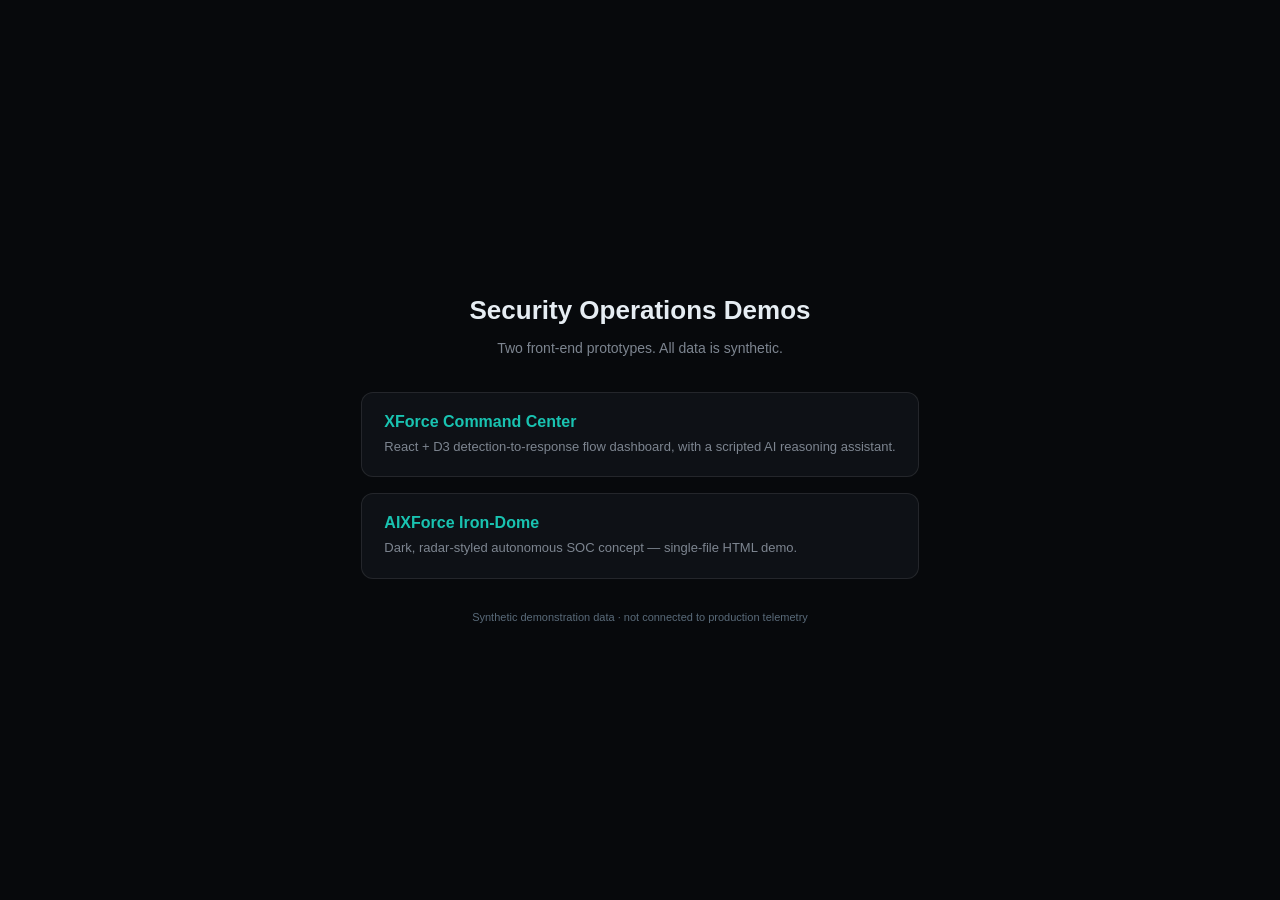
==== index.html @ 9696b823 "Publish static build (source kept private)" ====
<!doctype html>
<html lang="en">
<head>
<meta charset="UTF-8" />
<meta name="viewport" content="width=device-width, initial-scale=1.0" />
<title>Security Operations Demos</title>
<style>
  :root { color-scheme: dark; }
  body {
    margin: 0;
    min-height: 100vh;
    display: flex;
    align-items: center;
    justify-content: center;
    background: #07090c;
    color: #e6edf3;
    font-family: -apple-system, BlinkMacSystemFont, 'Segoe UI', Inter, sans-serif;
  }
  .wrap { max-width: 640px; padding: 32px; text-align: center; }
  h1 { font-size: 26px; margin-bottom: 8px; }
  p.sub { color: #7d8590; font-size: 14px; margin-bottom: 36px; }
  .cards { display: grid; gap: 16px; }
  a.card {
    display: block;
    text-align: left;
    border: 1px solid rgba(255,255,255,0.09);
    border-radius: 12px;
    padding: 20px 22px;
    text-decoration: none;
    color: inherit;
    background: #0e1116;
    transition: border-color 0.15s ease;
  }
  a.card:hover { border-color: rgba(25,195,177,0.5); }
  .card h2 { margin: 0 0 6px; font-size: 16px; color: #19c3b1; }
  .card p { margin: 0; font-size: 13px; color: #7d8590; line-height: 1.5; }
  footer { margin-top: 32px; font-size: 11px; color: #5a6b7a; }
</style>
</head>
<body>
  <div class="wrap">
    <h1>Security Operations Demos</h1>
    <p class="sub">Two front-end prototypes. All data is synthetic.</p>
    <div class="cards">
      <a class="card" href="xforce/">
        <h2>XForce Command Center</h2>
        <p>React + D3 detection-to-response flow dashboard, with a scripted AI reasoning assistant.</p>
      </a>
      <a class="card" href="aixforce/">
        <h2>AIXForce Iron-Dome</h2>
        <p>Dark, radar-styled autonomous SOC concept — single-file HTML demo.</p>
      </a>
    </div>
    <footer>Synthetic demonstration data · not connected to production telemetry</footer>
  </div>
</body>
</html>
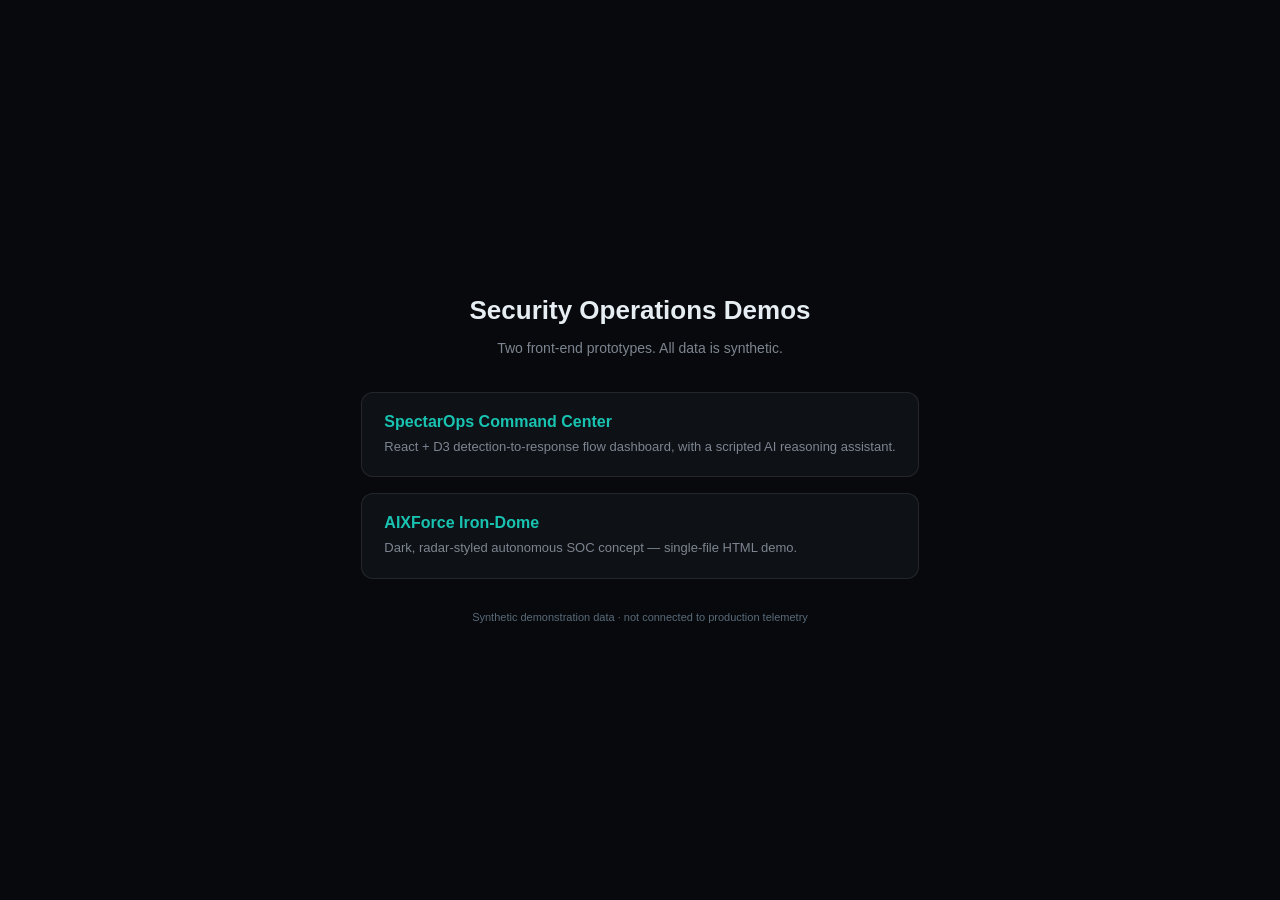
==== commit 177d87fd: "Rebrand: XForce -> SpectarOps Command Center" ====
--- a/index.html
+++ b/index.html
@@ -43,7 +43,7 @@
     <p class="sub">Two front-end prototypes. All data is synthetic.</p>
     <div class="cards">
       <a class="card" href="xforce/">
-        <h2>XForce Command Center</h2>
+        <h2>SpectarOps Command Center</h2>
         <p>React + D3 detection-to-response flow dashboard, with a scripted AI reasoning assistant.</p>
       </a>
       <a class="card" href="aixforce/">
